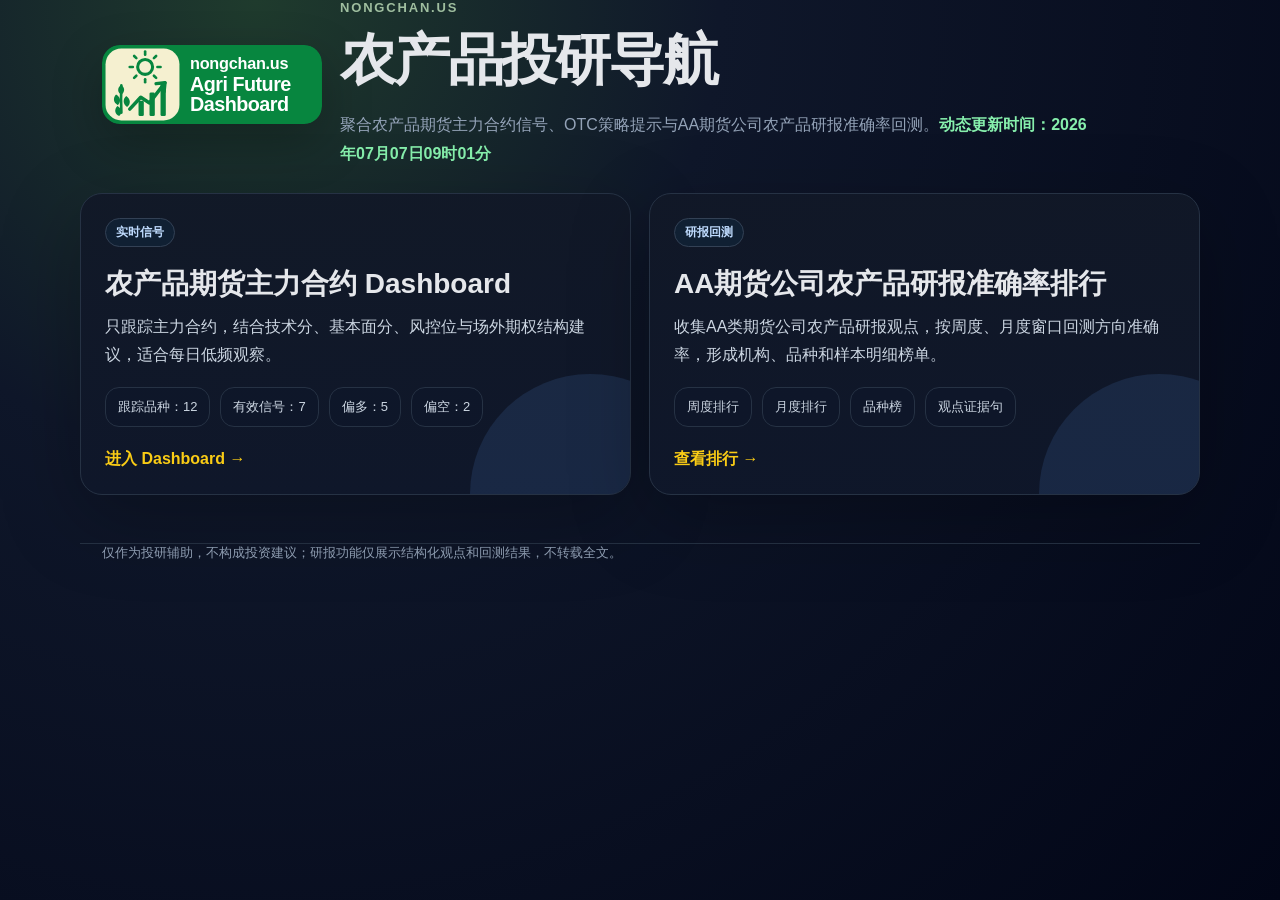
==== docs/index.html @ 2b30ca1b "Update dashboard data 2026-07-07 09:01" ====
<!doctype html>
<html lang="zh-CN">
<head>
  <meta charset="utf-8" />
  <meta name="viewport" content="width=device-width, initial-scale=1" />
  <link rel="icon" href="assets/brand/favicon.ico" sizes="any" />
  <link rel="icon" type="image/svg+xml" href="assets/brand/nongchan-dashboard-icon.svg" />
  <title>nongchan.us 农产品投研导航</title>
  <style>
    :root { --bg:#0f172a; --panel:#111827; --panel2:#172033; --text:#e5e7eb; --muted:#94a3b8; --line:#263244; --green:#34d399; --blue:#60a5fa; --yellow:#facc15; }
    * { box-sizing:border-box; }
    body { margin:0; min-height:100vh; background:radial-gradient(circle at 20% 0%, #1f3b2d 0, #0f172a 34%, #020617 100%); color:var(--text); font-family:-apple-system,BlinkMacSystemFont,"Segoe UI",Arial,"Noto Sans SC",sans-serif; }
    .container { max-width:1120px; margin:0 auto; padding:0 22px; }
    header { padding:48px 0 24px; }
    .brand { display:flex; align-items:center; gap:18px; }
    .brand img { width:220px; max-width:48vw; height:auto; border-radius:18px; box-shadow:0 18px 50px rgba(0,0,0,.25); }
    .kicker { color:#9fbe9f; font-size:13px; font-weight:800; letter-spacing:.14em; text-transform:uppercase; margin-bottom:8px; }
    h1 { margin:0 0 12px; font-size:clamp(32px,5vw,56px); letter-spacing:-.04em; }
    .sub { color:var(--muted); max-width:760px; line-height:1.8; font-size:16px; }
    .updated { color:#86efac; font-weight:900; }
    .grid { display:grid; grid-template-columns:repeat(2,minmax(0,1fr)); gap:18px; padding:24px 0 48px; }
    .card { position:relative; overflow:hidden; min-height:240px; background:linear-gradient(180deg,rgba(17,24,39,.94),rgba(15,23,42,.94)); border:1px solid var(--line); border-radius:22px; padding:24px; box-shadow:0 24px 80px rgba(0,0,0,.26); text-decoration:none; color:var(--text); }
    .card:before { content:""; position:absolute; inset:auto -80px -120px auto; width:240px; height:240px; border-radius:50%; background:rgba(96,165,250,.12); }
    .card:hover { border-color:#60a5fa; transform:translateY(-2px); transition:.16s ease; }
    .tag { display:inline-flex; border:1px solid #334155; border-radius:999px; padding:5px 10px; color:#bfdbfe; background:#102033; font-size:12px; font-weight:800; }
    .card h2 { margin:18px 0 10px; font-size:28px; }
    .card p { color:#cbd5e1; line-height:1.75; margin:0 0 18px; }
    .metrics { display:flex; flex-wrap:wrap; gap:10px; margin-top:18px; }
    .metric { background:rgba(15,23,42,.72); border:1px solid #263244; border-radius:14px; padding:10px 12px; color:#cbd5e1; font-size:13px; }
    .cta { margin-top:22px; color:var(--yellow); font-weight:900; }
    footer { border-top:1px solid var(--line); color:var(--muted); padding:22px 0; font-size:13px; }
    @media (max-width:760px) { .brand { align-items:flex-start; flex-direction:column; } .grid { grid-template-columns:1fr; } }
  </style>
</head>
<body>
  <header class="container">
    <div class="brand">
      <img src="assets/brand/nongchan-dashboard-logo.svg" alt="nongchan.us" />
      <div>
        <div class="kicker">nongchan.us</div>
        <h1>农产品投研导航</h1>
        <div class="sub">聚合农产品期货主力合约信号、OTC策略提示与AA期货公司农产品研报准确率回测。<span class="updated">动态更新时间：2026年07月07日09时01分</span></div>
      </div>
    </div>
  </header>
  <main class="container grid">
    <a class="card" href="dashboard.html">
      <span class="tag">实时信号</span>
      <h2>农产品期货主力合约 Dashboard</h2>
      <p>只跟踪主力合约，结合技术分、基本面分、风控位与场外期权结构建议，适合每日低频观察。</p>
      <div class="metrics">
        <div class="metric">跟踪品种：12</div>
        <div class="metric">有效信号：7</div>
        <div class="metric">偏多：5</div>
        <div class="metric">偏空：2</div>
      </div>
      <div class="cta">进入 Dashboard →</div>
    </a>
    <a class="card" href="research-ranking/">
      <span class="tag">研报回测</span>
      <h2>AA期货公司农产品研报准确率排行</h2>
      <p>收集AA类期货公司农产品研报观点，按周度、月度窗口回测方向准确率，形成机构、品种和样本明细榜单。</p>
      <div class="metrics">
        <div class="metric">周度排行</div>
        <div class="metric">月度排行</div>
        <div class="metric">品种榜</div>
        <div class="metric">观点证据句</div>
      </div>
      <div class="cta">查看排行 →</div>
    </a>
  </main>
  <footer class="container">仅作为投研辅助，不构成投资建议；研报功能仅展示结构化观点和回测结果，不转载全文。</footer>
</body>
</html>
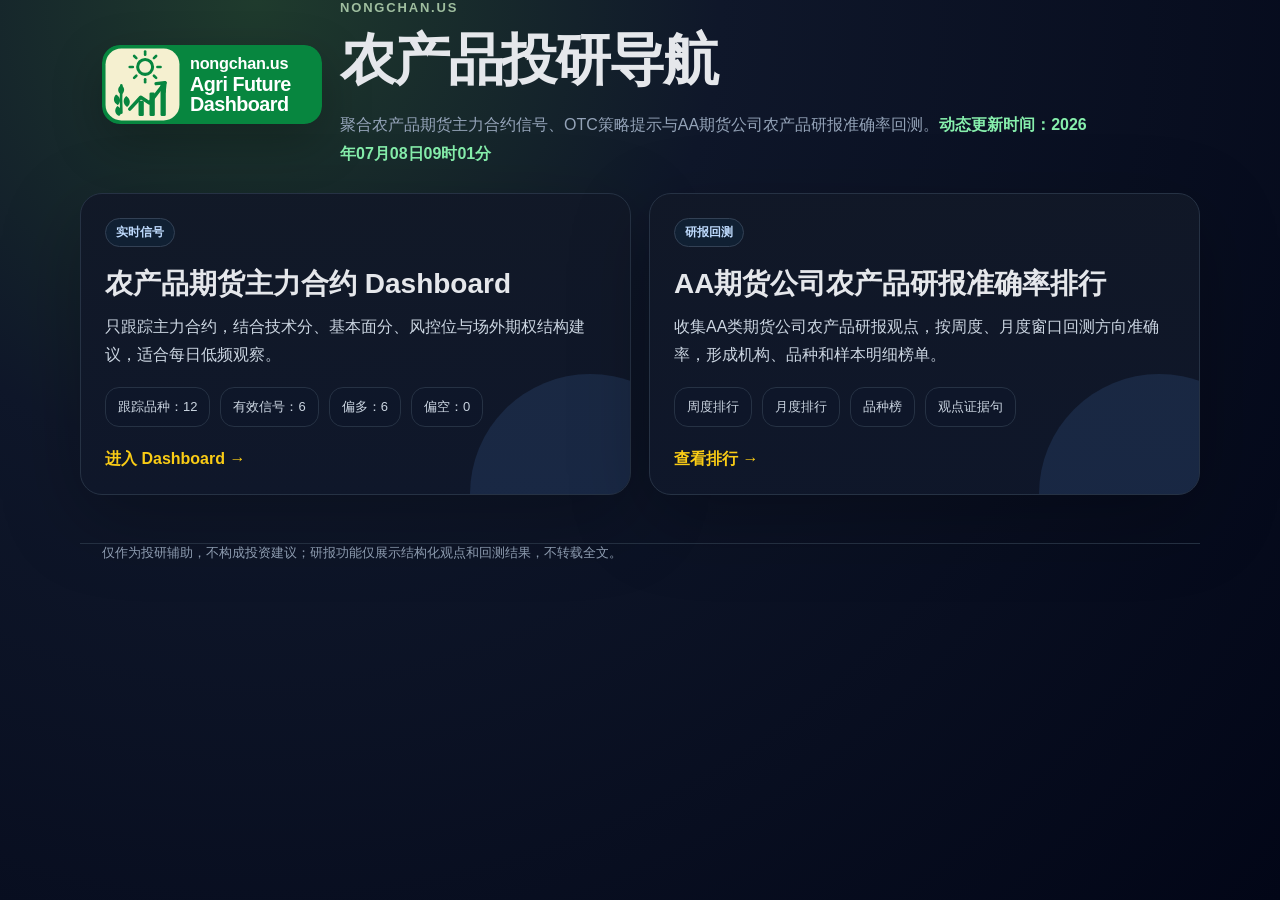
==== commit c366f9bb: "Update dashboard data 2026-07-08 09:01" ====
--- a/docs/index.html
+++ b/docs/index.html
@@ -39,7 +39,7 @@
       <div>
         <div class="kicker">nongchan.us</div>
         <h1>农产品投研导航</h1>
-        <div class="sub">聚合农产品期货主力合约信号、OTC策略提示与AA期货公司农产品研报准确率回测。<span class="updated">动态更新时间：2026年07月07日09时01分</span></div>
+        <div class="sub">聚合农产品期货主力合约信号、OTC策略提示与AA期货公司农产品研报准确率回测。<span class="updated">动态更新时间：2026年07月08日09时01分</span></div>
       </div>
     </div>
   </header>
@@ -50,9 +50,9 @@
       <p>只跟踪主力合约，结合技术分、基本面分、风控位与场外期权结构建议，适合每日低频观察。</p>
       <div class="metrics">
         <div class="metric">跟踪品种：12</div>
-        <div class="metric">有效信号：7</div>
-        <div class="metric">偏多：5</div>
-        <div class="metric">偏空：2</div>
+        <div class="metric">有效信号：6</div>
+        <div class="metric">偏多：6</div>
+        <div class="metric">偏空：0</div>
       </div>
       <div class="cta">进入 Dashboard →</div>
     </a>
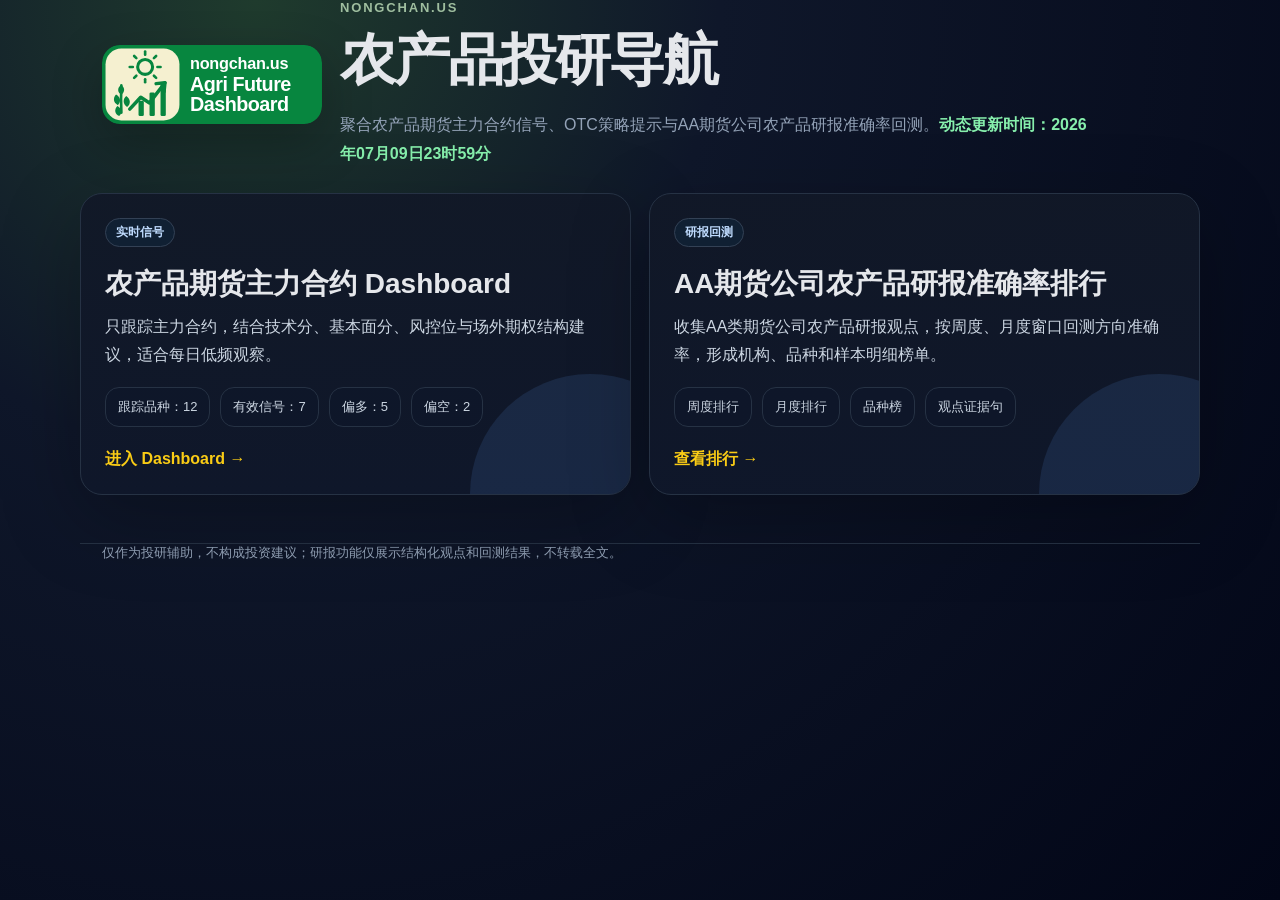
==== commit 4d2ed58e: "Update dashboard data 2026-07-09 23:59" ====
--- a/docs/index.html
+++ b/docs/index.html
@@ -39,7 +39,7 @@
       <div>
         <div class="kicker">nongchan.us</div>
         <h1>农产品投研导航</h1>
-        <div class="sub">聚合农产品期货主力合约信号、OTC策略提示与AA期货公司农产品研报准确率回测。<span class="updated">动态更新时间：2026年07月08日09时01分</span></div>
+        <div class="sub">聚合农产品期货主力合约信号、OTC策略提示与AA期货公司农产品研报准确率回测。<span class="updated">动态更新时间：2026年07月09日23时59分</span></div>
       </div>
     </div>
   </header>
@@ -50,9 +50,9 @@
       <p>只跟踪主力合约，结合技术分、基本面分、风控位与场外期权结构建议，适合每日低频观察。</p>
       <div class="metrics">
         <div class="metric">跟踪品种：12</div>
-        <div class="metric">有效信号：6</div>
-        <div class="metric">偏多：6</div>
-        <div class="metric">偏空：0</div>
+        <div class="metric">有效信号：7</div>
+        <div class="metric">偏多：5</div>
+        <div class="metric">偏空：2</div>
       </div>
       <div class="cta">进入 Dashboard →</div>
     </a>
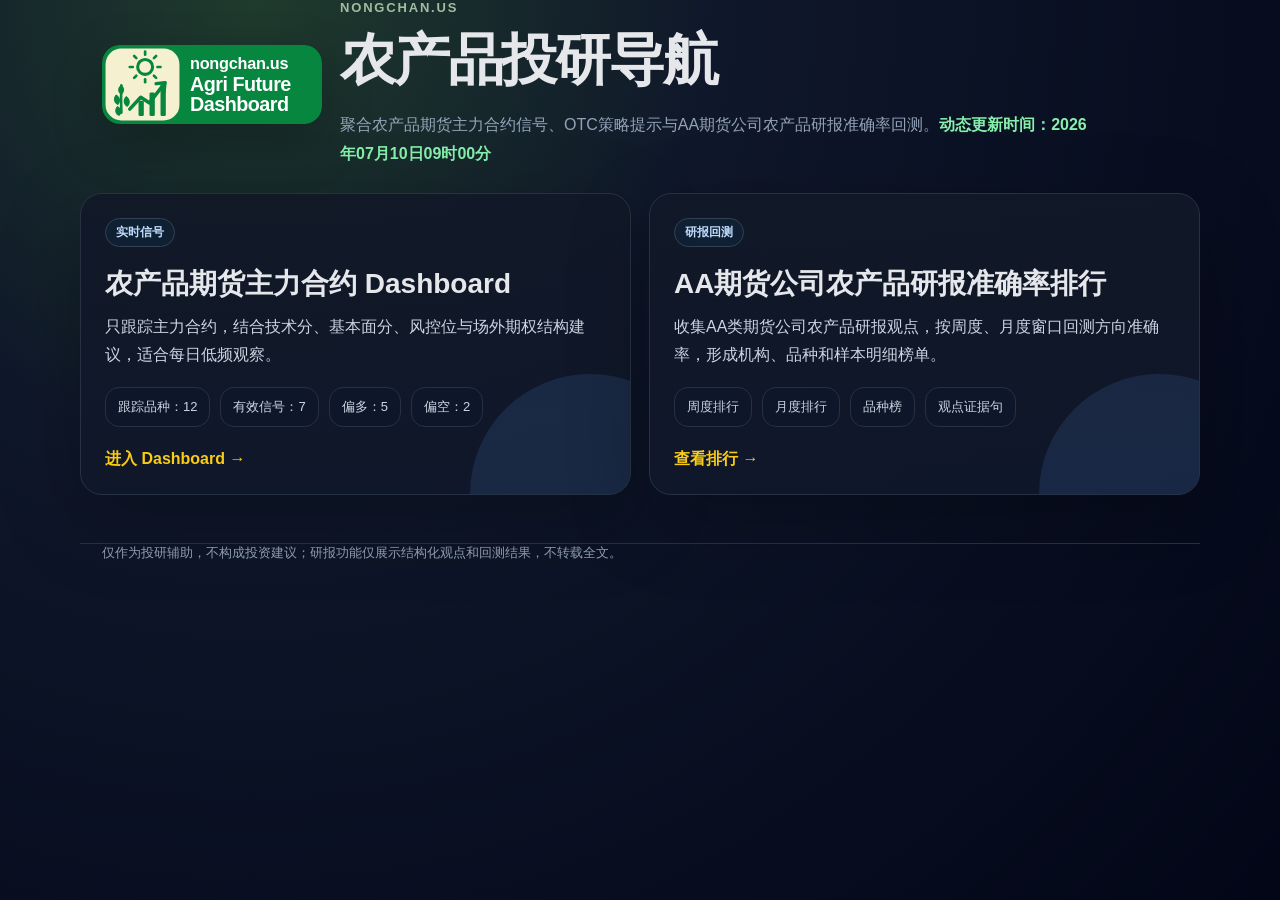
==== commit ff881ff3: "Update dashboard data 2026-07-10 09:00" ====
--- a/docs/index.html
+++ b/docs/index.html
@@ -39,7 +39,7 @@
       <div>
         <div class="kicker">nongchan.us</div>
         <h1>农产品投研导航</h1>
-        <div class="sub">聚合农产品期货主力合约信号、OTC策略提示与AA期货公司农产品研报准确率回测。<span class="updated">动态更新时间：2026年07月09日23时59分</span></div>
+        <div class="sub">聚合农产品期货主力合约信号、OTC策略提示与AA期货公司农产品研报准确率回测。<span class="updated">动态更新时间：2026年07月10日09时00分</span></div>
       </div>
     </div>
   </header>
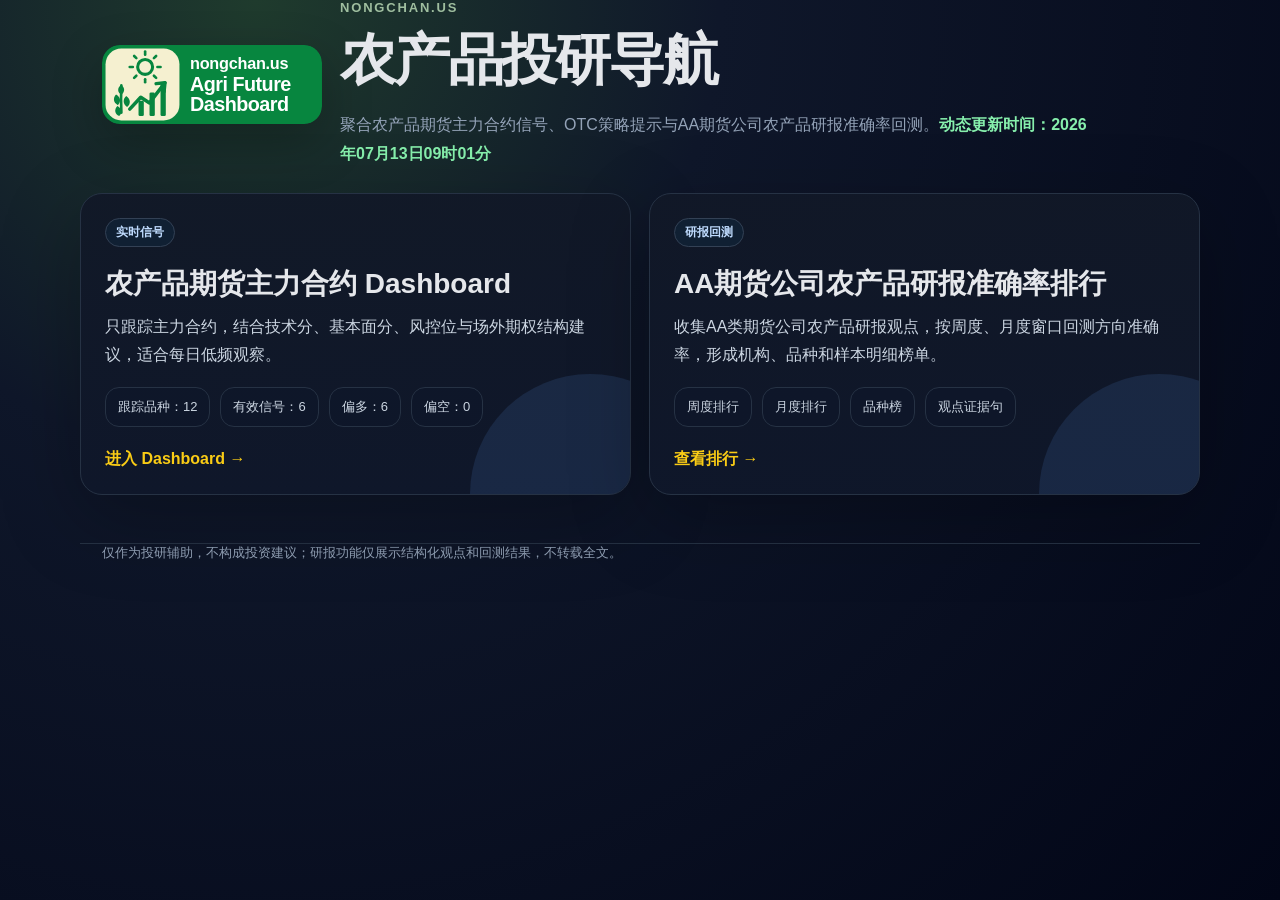
==== commit 78c51520: "Update dashboard data 2026-07-13 09:01" ====
--- a/docs/index.html
+++ b/docs/index.html
@@ -39,7 +39,7 @@
       <div>
         <div class="kicker">nongchan.us</div>
         <h1>农产品投研导航</h1>
-        <div class="sub">聚合农产品期货主力合约信号、OTC策略提示与AA期货公司农产品研报准确率回测。<span class="updated">动态更新时间：2026年07月10日09时00分</span></div>
+        <div class="sub">聚合农产品期货主力合约信号、OTC策略提示与AA期货公司农产品研报准确率回测。<span class="updated">动态更新时间：2026年07月13日09时01分</span></div>
       </div>
     </div>
   </header>
@@ -50,9 +50,9 @@
       <p>只跟踪主力合约，结合技术分、基本面分、风控位与场外期权结构建议，适合每日低频观察。</p>
       <div class="metrics">
         <div class="metric">跟踪品种：12</div>
-        <div class="metric">有效信号：7</div>
-        <div class="metric">偏多：5</div>
-        <div class="metric">偏空：2</div>
+        <div class="metric">有效信号：6</div>
+        <div class="metric">偏多：6</div>
+        <div class="metric">偏空：0</div>
       </div>
       <div class="cta">进入 Dashboard →</div>
     </a>
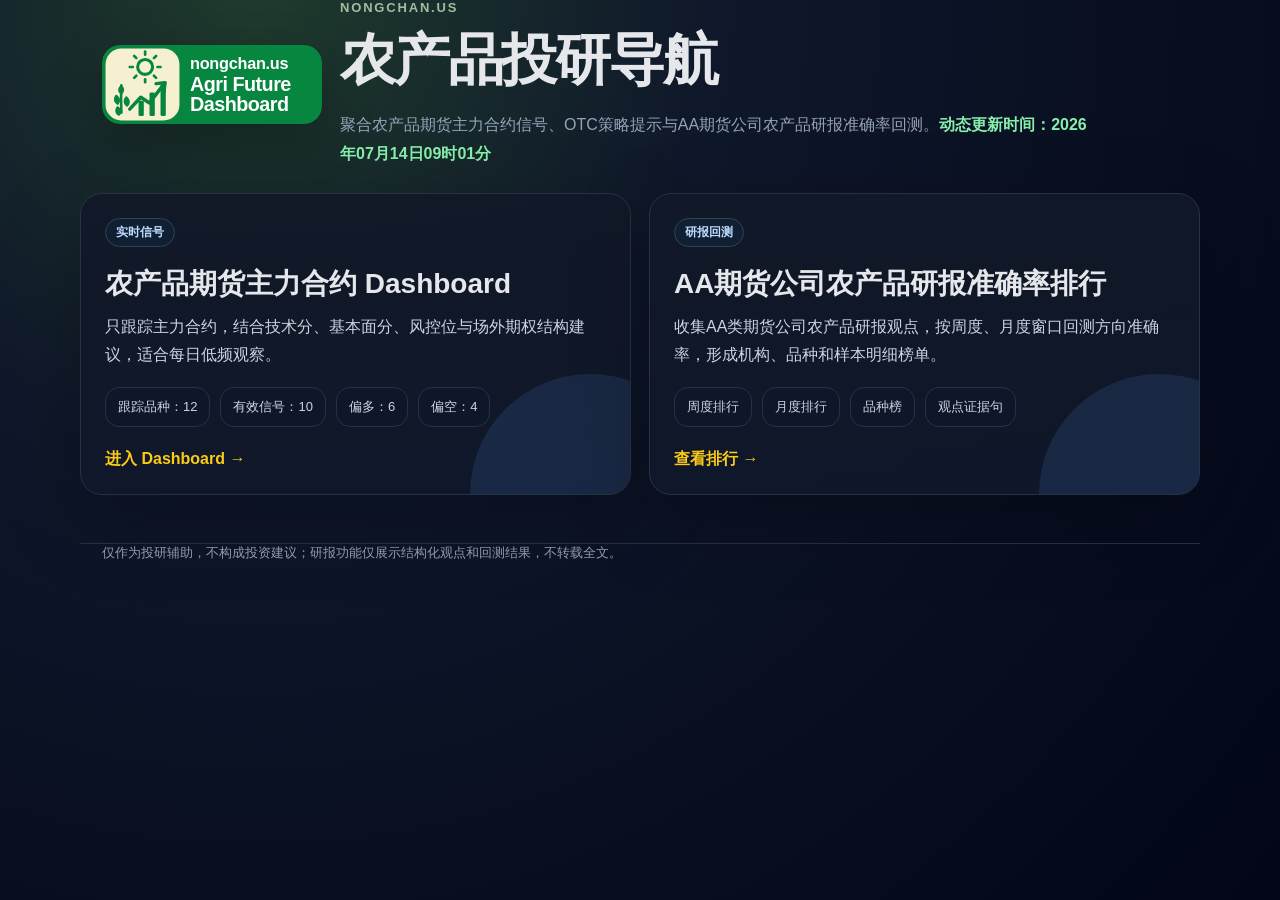
==== commit 9e1d923b: "Update dashboard data 2026-07-14 09:01" ====
--- a/docs/index.html
+++ b/docs/index.html
@@ -39,7 +39,7 @@
       <div>
         <div class="kicker">nongchan.us</div>
         <h1>农产品投研导航</h1>
-        <div class="sub">聚合农产品期货主力合约信号、OTC策略提示与AA期货公司农产品研报准确率回测。<span class="updated">动态更新时间：2026年07月13日09时01分</span></div>
+        <div class="sub">聚合农产品期货主力合约信号、OTC策略提示与AA期货公司农产品研报准确率回测。<span class="updated">动态更新时间：2026年07月14日09时01分</span></div>
       </div>
     </div>
   </header>
@@ -50,9 +50,9 @@
       <p>只跟踪主力合约，结合技术分、基本面分、风控位与场外期权结构建议，适合每日低频观察。</p>
       <div class="metrics">
         <div class="metric">跟踪品种：12</div>
-        <div class="metric">有效信号：6</div>
+        <div class="metric">有效信号：10</div>
         <div class="metric">偏多：6</div>
-        <div class="metric">偏空：0</div>
+        <div class="metric">偏空：4</div>
       </div>
       <div class="cta">进入 Dashboard →</div>
     </a>
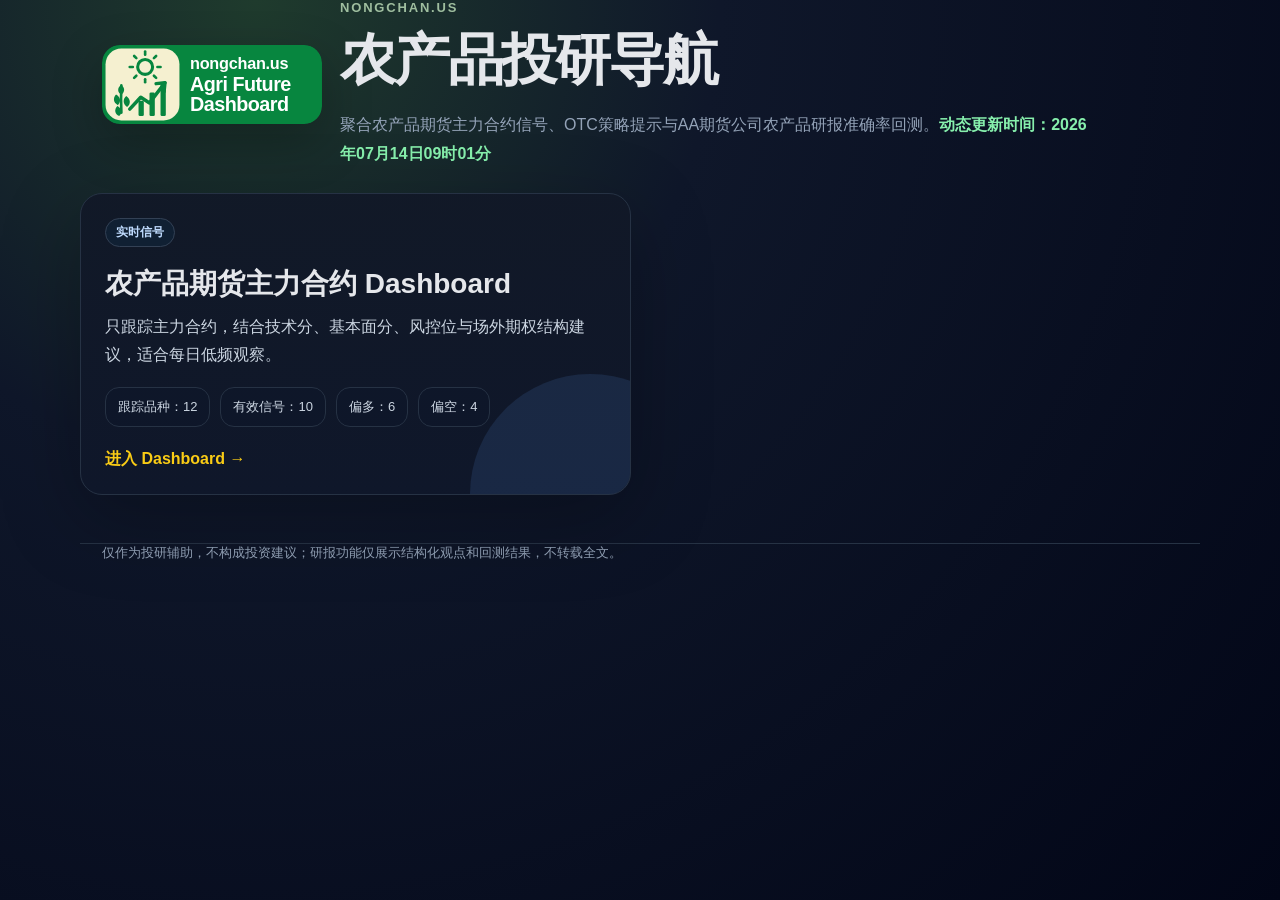
==== commit 36e44c09: "remove research ranking page" ====
--- a/docs/index.html
+++ b/docs/index.html
@@ -5,7 +5,7 @@
   <meta name="viewport" content="width=device-width, initial-scale=1" />
   <link rel="icon" href="assets/brand/favicon.ico" sizes="any" />
   <link rel="icon" type="image/svg+xml" href="assets/brand/nongchan-dashboard-icon.svg" />
-  <title>nongchan.us 农产品投研导航</title>
+  <title>农产品投研导航（暂停服务）</title>
   <style>
     :root { --bg:#0f172a; --panel:#111827; --panel2:#172033; --text:#e5e7eb; --muted:#94a3b8; --line:#263244; --green:#34d399; --blue:#60a5fa; --yellow:#facc15; }
     * { box-sizing:border-box; }
@@ -56,18 +56,7 @@
       </div>
       <div class="cta">进入 Dashboard →</div>
     </a>
-    <a class="card" href="research-ranking/">
-      <span class="tag">研报回测</span>
-      <h2>AA期货公司农产品研报准确率排行</h2>
-      <p>收集AA类期货公司农产品研报观点，按周度、月度窗口回测方向准确率，形成机构、品种和样本明细榜单。</p>
-      <div class="metrics">
-        <div class="metric">周度排行</div>
-        <div class="metric">月度排行</div>
-        <div class="metric">品种榜</div>
-        <div class="metric">观点证据句</div>
-      </div>
-      <div class="cta">查看排行 →</div>
-    </a>
+
   </main>
   <footer class="container">仅作为投研辅助，不构成投资建议；研报功能仅展示结构化观点和回测结果，不转载全文。</footer>
 </body>
